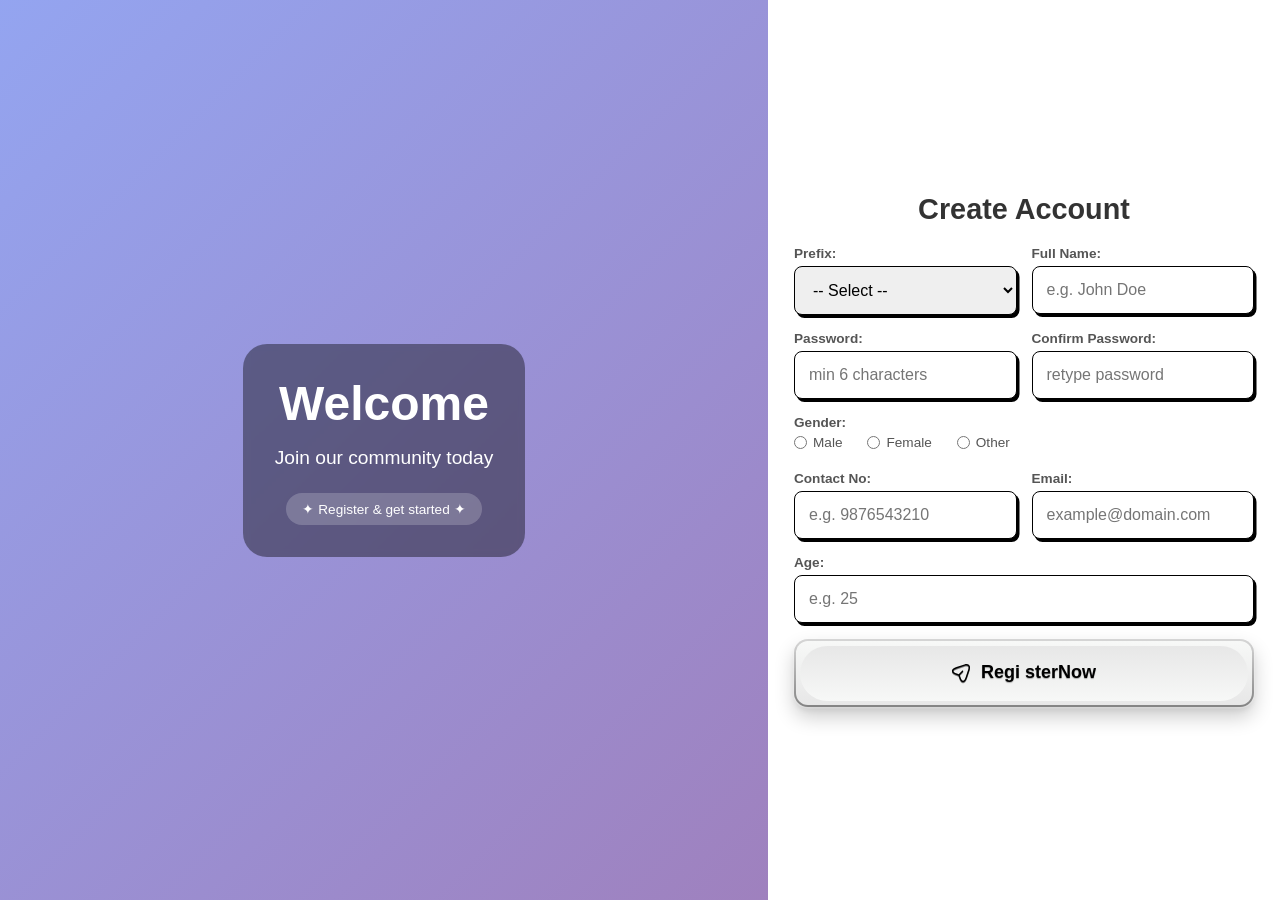
==== index.html @ cefe928f "update" ====
<!DOCTYPE html>
<html lang="en">
<head>
    <meta charset="UTF-8">
    <meta name="viewport" content="width=device-width, initial-scale=1.0, height=device-height, viewport-fit=cover">
    <title>Registration | Split Screen</title>
    <link rel="stylesheet" href="styles.css">
</head>
<body>
    <div class="split-container">
        <!-- Left side: Image (60% width) -->
        <div class="image-section">
            <div class="image-content">
                <h1>Welcome</h1>
                <p>Join our community today</p>
                <span class="brand-tag">✦ Register & get started ✦</span>
            </div>
        </div>

        <!-- Right side: Registration form (40% width) -->
        <div class="form-section">
            <div class="form-wrapper">
                <h2>Create Account</h2>
                <form id="regForm">
                    <!-- Prefix & Full Name -->
                    <div class="row">
                        <div class="col">
                            <label>Prefix:</label>
                            <select id="prefix" class="input" required>
                                <option value="">-- Select --</option>
                                <option value="Mr">Mr.</option>
                                <option value="Mrs">Mrs.</option>
                                <option value="Ms">Ms.</option>
                                <option value="Dr">Dr.</option>
                            </select>
                        </div>
                        <div class="col">
                            <label>Full Name:</label>
                            <input type="text" id="name" class="input" placeholder="e.g. John Doe" required>
                        </div>
                    </div>

                    <!-- Password & Confirm -->
                    <div class="row">
                        <div class="col">
                            <label>Password:</label>
                            <input type="password" id="password" class="input" placeholder="min 6 characters" required>
                        </div>
                        <div class="col">
                            <label>Confirm Password:</label>
                            <input type="password" id="confirm" class="input" placeholder="retype password" required>
                        </div>
                    </div>

                    <!-- Gender -->
                    <div class="full-width">
                        <label>Gender:</label>
                        <div class="radio-group">
                            <label><input type="radio" name="gender" value="Male"> Male</label>
                            <label><input type="radio" name="gender" value="Female"> Female</label>
                            <label><input type="radio" name="gender" value="Other"> Other</label>
                        </div>
                    </div>

                    <!-- Contact & Email -->
                    <div class="row">
                        <div class="col">
                            <label>Contact No:</label>
                            <input type="tel" id="contact" class="input" placeholder="e.g. 9876543210" required>
                        </div>
                        <div class="col">
                            <label>Email:</label>
                            <input type="email" id="email" class="input" placeholder="example@domain.com" required>
                        </div>
                    </div>

                    <!-- Age -->
                    <div class="full-width">
                        <label>Age:</label>
                        <input type="number" id="age" class="input" placeholder="e.g. 25" min="1" max="120" required>
                    </div>

                    <!-- Button: using the fancy Uiverse design -->
                    <button type="submit" class="button" id="registerBtn">
                        <div class="outline"></div>
                        <div class="state state--default">
                            <div class="icon">
                                <svg width="1em" height="1em" viewBox="0 0 24 24" fill="none" xmlns="http://www.w3.org/2000/svg">
                                    <g style="filter: url(#shadow)">
                                        <path d="M14.2199 21.63C13.0399 21.63 11.3699 20.8 10.0499 16.83L9.32988 14.67L7.16988 13.95C3.20988 12.63 2.37988 10.96 2.37988 9.78001C2.37988 8.61001 3.20988 6.93001 7.16988 5.60001L15.6599 2.77001C17.7799 2.06001 19.5499 2.27001 20.6399 3.35001C21.7299 4.43001 21.9399 6.21001 21.2299 8.33001L18.3999 16.82C17.0699 20.8 15.3999 21.63 14.2199 21.63ZM7.63988 7.03001C4.85988 7.96001 3.86988 9.06001 3.86988 9.78001C3.86988 10.5 4.85988 11.6 7.63988 12.52L10.1599 13.36C10.3799 13.43 10.5599 13.61 10.6299 13.83L11.4699 16.35C12.3899 19.13 13.4999 20.12 14.2199 20.12C14.9399 20.12 16.0399 19.13 16.9699 16.35L19.7999 7.86001C20.3099 6.32001 20.2199 5.06001 19.5699 4.41001C18.9199 3.76001 17.6599 3.68001 16.1299 4.19001L7.63988 7.03001Z" fill="currentColor"></path>
                                        <path d="M10.11 14.4C9.92005 14.4 9.73005 14.33 9.58005 14.18C9.29005 13.89 9.29005 13.41 9.58005 13.12L13.16 9.53C13.45 9.24 13.93 9.24 14.22 9.53C14.51 9.82 14.51 10.3 14.22 10.59L10.64 14.18C10.5 14.33 10.3 14.4 10.11 14.4Z" fill="currentColor"></path>
                                    </g>
                                    <defs>
                                        <filter id="shadow">
                                            <feDropShadow dx="0" dy="1" stdDeviation="0.6" flood-opacity="0.5"></feDropShadow>
                                        </filter>
                                    </defs>
                                </svg>
                            </div>
                            <p>
                                <span style="--i:0">R</span>
                                <span style="--i:1">e</span>
                                <span style="--i:2">g</span>
                                <span style="--i:3">i</span>
                                <span style="--i:4">s</span>
                                <span style="--i:5">t</span>
                                <span style="--i:6">e</span>
                                <span style="--i:7">r</span>
                                <span style="--i:8"></span>
                                <span style="--i:9">N</span>
                                <span style="--i:10">o</span>
                                <span style="--i:11">w</span>
                            </p>
                        </div>
                        <div class="state state--sent">
                            <div class="icon">
                                <svg xmlns="http://www.w3.org/2000/svg" fill="none" viewBox="0 0 24 24" height="1em" width="1em" stroke-width="0.5px" stroke="black">
                                    <g style="filter: url(#shadow)">
                                        <path fill="currentColor" d="M12 22.75C6.07 22.75 1.25 17.93 1.25 12C1.25 6.07 6.07 1.25 12 1.25C17.93 1.25 22.75 6.07 22.75 12C17.93 17.93 22.75 17.93 12 22.75ZM12 2.75C6.9 2.75 2.75 6.9 2.75 12C2.75 17.1 6.9 21.25 12 21.25C17.1 21.25 21.25 17.1 21.25 12C17.1 6.9 21.25 6.9 21.25 12C21.25 17.1 17.1 21.25 12 21.25Z"></path>
                                        <path fill="currentColor" d="M10.5795 15.5801C10.3795 15.5801 10.1895 15.5001 10.0495 15.3601L7.21945 12.5301C6.92945 12.2401 6.92945 11.7601 7.21945 11.4701C7.50945 11.1801 7.98945 11.1801 8.27945 11.4701L10.5795 13.7701L15.7195 8.6301C16.0095 8.3401 16.4895 8.3401 16.7795 8.6301C17.0695 8.9201 17.0695 9.4001 16.7795 9.6901L11.1095 15.3601C10.9695 15.5001 10.7795 15.5801 10.5795 15.5801Z"></path>
                                    </g>
                                </svg>
                            </div>
                            <p>
                                <span style="--i:5">S</span>
                                <span style="--i:6">e</span>
                                <span style="--i:7">n</span>
                                <span style="--i:8">t</span>
                            </p>
                        </div>
                    </button>
                    <div id="message" class="message"></div>
                </form>
            </div>
        </div>
    </div>
    <script src="script.js"></script>
</body>
</html>
---- styles.css ----
* {
    margin: 0;
    padding: 0;
    box-sizing: border-box;
    font-family: 'Segoe UI', Tahoma, Geneva, Verdana, sans-serif;
}

/* Make the whole page exactly viewport height, no global scroll */
body {
    height: 100vh;
    width: 100vw;
    overflow: hidden;
}

/* Split container uses flex */
.split-container {
    display: flex;
    width: 100%;
    height: 100%;
    flex-wrap: wrap;
}

/* LEFT SIDE: Image takes 60% width */
.image-section {
    flex: 1 1 60%;
    background: linear-gradient(135deg, rgba(102,126,234,0.7), rgba(118,75,162,0.7)), 
                url('https://i.pinimg.com/736x/81/be/7b/81be7b5baf9915f473ab721c39ec5f36.jpg');
    background-size: cover;
    background-position: center;    /* ← change this to move the image */
    background-repeat: no-repeat;
    background-blend-mode: overlay;
    display: flex;
    align-items: center;
    justify-content: center;
    color: white;
    text-align: center;
}

.image-content {
    padding: 2rem;
    background: rgba(0, 0, 0, 0.4);
    border-radius: 24px;
    backdrop-filter: blur(3px);
    max-width: 80%;
}

.image-content h1 {
    font-size: 3rem;
    margin-bottom: 1rem;
    font-weight: 700;
}

.image-content p {
    font-size: 1.2rem;
    margin-bottom: 1.5rem;
}

.brand-tag {
    background: rgba(255,255,255,0.2);
    padding: 0.5rem 1rem;
    border-radius: 40px;
    font-size: 0.85rem;
    display: inline-block;
}

/* RIGHT SIDE: Form takes 40% width */
.form-section {
    flex: 1 1 40%;
    background: #ffffff;
    display: flex;
    align-items: center;
    justify-content: center;
    overflow-y: auto;
    padding: 1rem;
}

.form-wrapper {
    width: 100%;
    max-width: 460px;
    margin: 0 auto;
    padding: 0.5rem 0;
}

.form-wrapper h2 {
    text-align: center;
    margin-bottom: 1.2rem;
    color: #333;
    font-size: 1.8rem;
}

.row {
    display: flex;
    gap: 15px;
    margin-bottom: 16px;
    flex-wrap: wrap;
}

.col {
    flex: 1;
    min-width: 130px;
}

.full-width {
    margin-bottom: 16px;
}

label {
    display: block;
    font-weight: 600;
    margin-bottom: 5px;
    color: #555;
    font-size: 0.85rem;
}

/* ========== NEW INPUT STYLE (from Uiverse) ========== */
.input {
    width: 100%;               /* override max-width for full width in form */
    padding: 0.875rem;
    font-size: 1rem;
    border: 1.5px solid #000;
    border-radius: 0.5rem;
    box-shadow: 2.5px 3px 0 #000;
    outline: none;
    transition: ease 0.25s;
}

.input:focus {
    box-shadow: 5.5px 7px 0 black;
}

/* Radio group styling (unchanged, but keep consistent) */
.radio-group {
    display: flex;
    gap: 25px;
    align-items: center;
    margin-top: 5px;
    flex-wrap: wrap;
}

.radio-group label {
    font-weight: normal;
    display: flex;
    align-items: center;
    gap: 6px;
    cursor: pointer;
}

/* ========== NEW BUTTON STYLE (from Uiverse) ========== */
.button {
    --primary: #ff5569;
    --neutral-1: #f7f8f7;
    --neutral-2: #e7e7e7;
    --radius: 14px;
    cursor: pointer;
    border-radius: var(--radius);
    text-shadow: 0 1px 1px rgba(0, 0, 0, 0.3);
    border: none;
    box-shadow: 0 0.5px 0.5px 1px rgba(255, 255, 255, 0.2),
                0 10px 20px rgba(0, 0, 0, 0.2),
                0 4px 5px 0px rgba(0, 0, 0, 0.05);
    display: flex;
    align-items: center;
    justify-content: center;
    position: relative;
    transition: all 0.3s ease;
    min-width: 200px;
    width: 100%;              /* make button full width */
    padding: 20px;
    height: 68px;
    font-family: "Galano Grotesque", Poppins, Montserrat, sans-serif;
    font-style: normal;
    font-size: 18px;
    font-weight: 600;
    margin-top: 12px;
}
.button:hover {
    transform: scale(1.02);
    box-shadow: 0 0 1px 2px rgba(255, 255, 255, 0.3),
                0 15px 30px rgba(0, 0, 0, 0.3),
                0 10px 3px -3px rgba(0, 0, 0, 0.04);
}
.button:active {
    transform: scale(1);
    box-shadow: 0 0 1px 2px rgba(255, 255, 255, 0.3),
                0 10px 3px -3px rgba(0, 0, 0, 0.2);
}
.button:after {
    content: "";
    position: absolute;
    inset: 0;
    border-radius: var(--radius);
    border: 2.5px solid transparent;
    background: linear-gradient(var(--neutral-1), var(--neutral-2)) padding-box,
                linear-gradient(to bottom, rgba(0, 0, 0, 0.1), rgba(0, 0, 0, 0.45)) border-box;
    z-index: 0;
    transition: all 0.4s ease;
}
.button:hover::after {
    transform: scale(1.05, 1.1);
    box-shadow: inset 0 -1px 3px 0 rgba(255, 255, 255, 1);
}
.button::before {
    content: "";
    inset: 7px 6px 6px 6px;
    position: absolute;
    background: linear-gradient(to top, var(--neutral-1), var(--neutral-2));
    border-radius: 30px;
    filter: blur(0.5px);
    z-index: 2;
}
.state p {
    display: flex;
    align-items: center;
    justify-content: center;
}
.state .icon {
    position: absolute;
    left: 0;
    top: 0;
    bottom: 0;
    margin: auto;
    transform: scale(1.25);
    transition: all 0.3s ease;
    display: flex;
    align-items: center;
    justify-content: center;
}
.state .icon svg {
    overflow: visible;
}
.outline {
    position: absolute;
    border-radius: inherit;
    overflow: hidden;
    z-index: 1;
    opacity: 0;
    transition: opacity 0.4s ease;
    inset: -2px -3.5px;
}
.outline::before {
    content: "";
    position: absolute;
    inset: -100%;
    background: conic-gradient(from 180deg, transparent 60%, white 80%, transparent 100%);
    animation: spin 2s linear infinite;
    animation-play-state: paused;
}
@keyframes spin {
    0% { transform: rotate(0deg); }
    100% { transform: rotate(360deg); }
}
.button:hover .outline {
    opacity: 1;
}
.button:hover .outline::before {
    animation-play-state: running;
}
.state p span {
    display: block;
    opacity: 0;
    animation: slideDown 0.8s ease forwards calc(var(--i) * 0.03s);
}
.button:hover p span {
    opacity: 1;
    animation: wave 0.5s ease forwards calc(var(--i) * 0.02s);
}
.button:focus p span {
    opacity: 1;
    animation: disapear 0.6s ease forwards calc(var(--i) * 0.03s);
}
@keyframes wave {
    30% { opacity: 1; transform: translateY(4px) translateX(0) rotate(0); }
    50% { opacity: 1; transform: translateY(-3px) translateX(0) rotate(0); color: var(--primary); }
    100% { opacity: 1; transform: translateY(0) translateX(0) rotate(0); }
}
@keyframes slideDown {
    0% { opacity: 0; transform: translateY(-20px) translateX(5px) rotate(-90deg); color: var(--primary); filter: blur(5px); }
    30% { opacity: 1; transform: translateY(4px) translateX(0) rotate(0); filter: blur(0); }
    50% { opacity: 1; transform: translateY(-3px) translateX(0) rotate(0); }
    100% { opacity: 1; transform: translateY(0) translateX(0) rotate(0); }
}
@keyframes disapear {
    from { opacity: 1; }
    to { opacity: 0; transform: translateX(5px) translateY(20px); color: var(--primary); filter: blur(5px); }
}
.state--default .icon svg {
    animation: land 0.6s ease forwards;
}
.button:hover .state--default .icon {
    transform: rotate(45deg) scale(1.25);
}
.button:focus .state--default svg {
    animation: takeOff 0.8s linear forwards;
}
.button:focus .state--default .icon {
    transform: rotate(0) scale(1.25);
}
@keyframes takeOff {
    0% { opacity: 1; }
    60% { opacity: 1; transform: translateX(70px) rotate(45deg) scale(2); }
    100% { opacity: 0; transform: translateX(160px) rotate(45deg) scale(0); }
}
@keyframes land {
    0% { transform: translateX(-60px) translateY(30px) rotate(-50deg) scale(2); opacity: 0; filter: blur(3px); }
    100% { transform: translateX(0) translateY(0) rotate(0); opacity: 1; filter: blur(0); }
}
.state--default .icon:before {
    content: "";
    position: absolute;
    top: 50%;
    height: 2px;
    width: 0;
    left: -5px;
    background: linear-gradient(to right, transparent, rgba(0, 0, 0, 0.5));
}
.button:focus .state--default .icon:before {
    animation: contrail 0.8s linear forwards;
}
@keyframes contrail {
    0% { width: 0; opacity: 1; }
    8% { width: 15px; }
    60% { opacity: 0.7; width: 80px; }
    100% { opacity: 0; width: 160px; }
}
.state {
    padding-left: 29px;
    z-index: 2;
    display: flex;
    position: relative;
}
.state--default span:nth-child(4) {
    margin-right: 5px;
}
.state--sent {
    display: none;
}
.state--sent svg {
    transform: scale(1.25);
    margin-right: 8px;
}
.button:focus .state--default {
    position: absolute;
}
.button:focus .state--sent {
    display: flex;
}
.button:focus .state--sent span {
    opacity: 0;
    animation: slideDown 0.8s ease forwards calc(var(--i) * 0.2s);
}
.button:focus .state--sent .icon svg {
    opacity: 0;
    animation: appear 1.2s ease forwards 0.8s;
}
@keyframes appear {
    0% { opacity: 0; transform: scale(4) rotate(-40deg); color: var(--primary); filter: blur(4px); }
    30% { opacity: 1; transform: scale(0.6); filter: blur(1px); }
    50% { opacity: 1; transform: scale(1.2); filter: blur(0); }
    100% { opacity: 1; transform: scale(1); }
}
/* Message styling (unchanged) */
.message {
    margin-top: 15px;
    padding: 10px;
    border-radius: 8px;
    text-align: center;
    font-weight: 500;
    display: none;
    font-size: 0.85rem;
}
.error {
    background: #ffe6e6;
    color: #d63031;
    border-left: 4px solid #d63031;
    display: block;
}
.success {
    background: #e0f7e8;
    color: #27ae60;
    border-left: 4px solid #27ae60;
    display: block;
}

/* Responsive for mobile */
@media (max-width: 768px) {
    .split-container {
        flex-direction: column;
    }
    .image-section {
        flex: 0 0 35%;
        min-height: 35vh;
    }
    .form-section {
        flex: 1 1 auto;
        overflow-y: auto;
    }
    body {
        overflow-y: auto;
    }
    .image-content h1 {
        font-size: 2rem;
    }
}
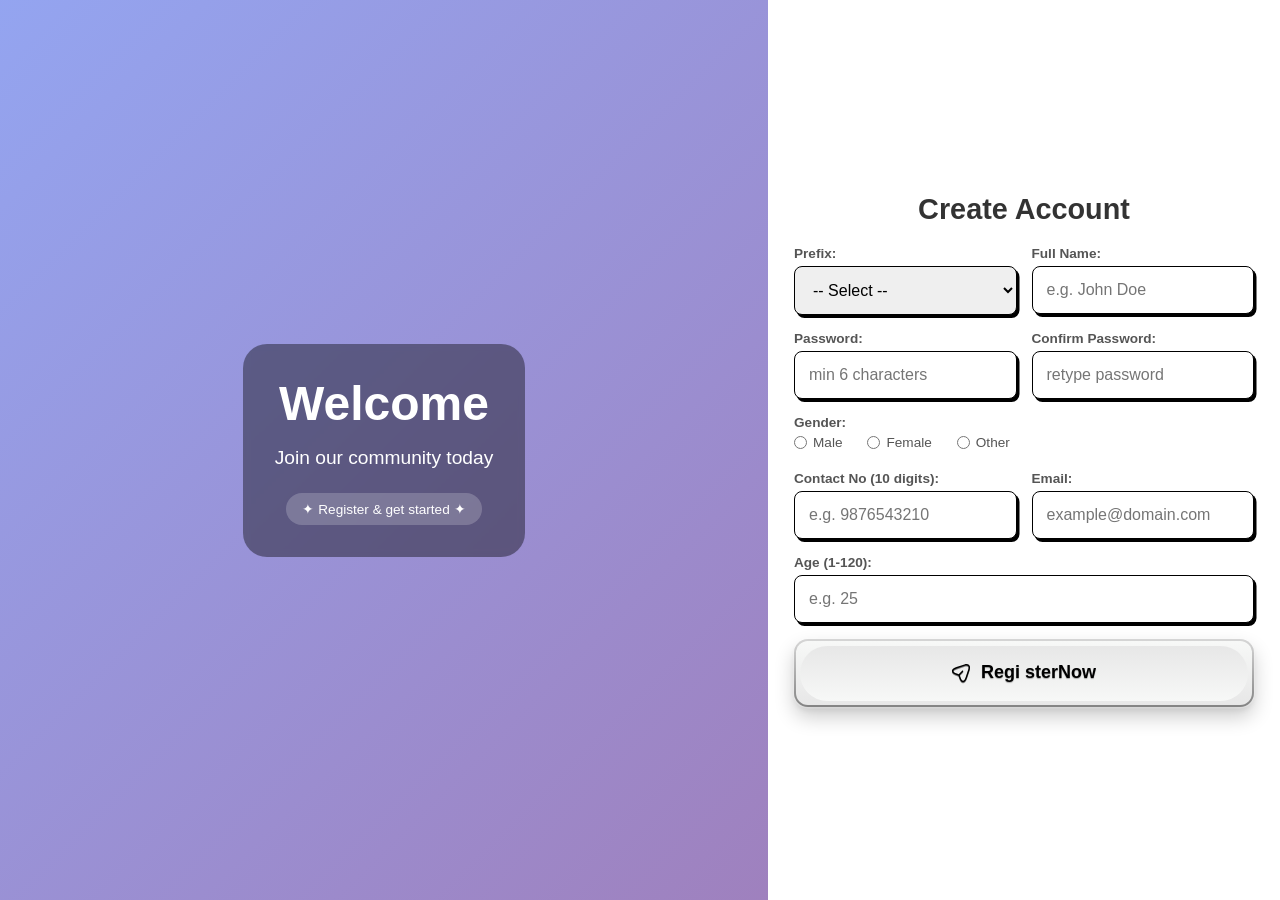
==== commit bb4ae871: "update" ====
--- a/index.html
+++ b/index.html
@@ -3,7 +3,7 @@
 <head>
     <meta charset="UTF-8">
     <meta name="viewport" content="width=device-width, initial-scale=1.0, height=device-height, viewport-fit=cover">
-    <title>Registration | Split Screen</title>
+    <title>Register | Split Screen</title>
     <link rel="stylesheet" href="styles.css">
 </head>
 <body>
@@ -65,7 +65,7 @@
                     <!-- Contact & Email -->
                     <div class="row">
                         <div class="col">
-                            <label>Contact No:</label>
+                            <label>Contact No (10 digits):</label>
                             <input type="tel" id="contact" class="input" placeholder="e.g. 9876543210" required>
                         </div>
                         <div class="col">
@@ -76,11 +76,11 @@
 
                     <!-- Age -->
                     <div class="full-width">
-                        <label>Age:</label>
+                        <label>Age (1-120):</label>
                         <input type="number" id="age" class="input" placeholder="e.g. 25" min="1" max="120" required>
                     </div>
 
-                    <!-- Button: using the fancy Uiverse design -->
+                    <!-- Fancy Button -->
                     <button type="submit" class="button" id="registerBtn">
                         <div class="outline"></div>
                         <div class="state state--default">
@@ -114,11 +114,9 @@
                         </div>
                         <div class="state state--sent">
                             <div class="icon">
-                                <svg xmlns="http://www.w3.org/2000/svg" fill="none" viewBox="0 0 24 24" height="1em" width="1em" stroke-width="0.5px" stroke="black">
-                                    <g style="filter: url(#shadow)">
-                                        <path fill="currentColor" d="M12 22.75C6.07 22.75 1.25 17.93 1.25 12C1.25 6.07 6.07 1.25 12 1.25C17.93 1.25 22.75 6.07 22.75 12C17.93 17.93 22.75 17.93 12 22.75ZM12 2.75C6.9 2.75 2.75 6.9 2.75 12C2.75 17.1 6.9 21.25 12 21.25C17.1 21.25 21.25 17.1 21.25 12C17.1 6.9 21.25 6.9 21.25 12C21.25 17.1 17.1 21.25 12 21.25Z"></path>
-                                        <path fill="currentColor" d="M10.5795 15.5801C10.3795 15.5801 10.1895 15.5001 10.0495 15.3601L7.21945 12.5301C6.92945 12.2401 6.92945 11.7601 7.21945 11.4701C7.50945 11.1801 7.98945 11.1801 8.27945 11.4701L10.5795 13.7701L15.7195 8.6301C16.0095 8.3401 16.4895 8.3401 16.7795 8.6301C17.0695 8.9201 17.0695 9.4001 16.7795 9.6901L11.1095 15.3601C10.9695 15.5001 10.7795 15.5801 10.5795 15.5801Z"></path>
-                                    </g>
+                                <svg xmlns="http://www.w3.org/2000/svg" fill="none" viewBox="0 0 24 24" height="1em" width="1em">
+                                    <path fill="currentColor" d="M12 22.75C6.07 22.75 1.25 17.93 1.25 12C1.25 6.07 6.07 1.25 12 1.25C17.93 1.25 22.75 6.07 22.75 12C17.93 17.93 22.75 17.93 12 22.75ZM12 2.75C6.9 2.75 2.75 6.9 2.75 12C2.75 17.1 6.9 21.25 12 21.25C17.1 21.25 21.25 17.1 21.25 12C21.25 6.9 17.1 2.75 12 2.75Z"></path>
+                                    <path fill="currentColor" d="M10.5795 15.5801C10.3795 15.5801 10.1895 15.5001 10.0495 15.3601L7.21945 12.5301C6.92945 12.2401 6.92945 11.7601 7.21945 11.4701C7.50945 11.1801 7.98945 11.1801 8.27945 11.4701L10.5795 13.7701L15.7195 8.6301C16.0095 8.3401 16.4895 8.3401 16.7795 8.6301C17.0695 8.9201 17.0695 9.4001 16.7795 9.6901L11.1095 15.3601C10.9695 15.5001 10.7795 15.5801 10.5795 15.5801Z"></path>
                                 </svg>
                             </div>
                             <p>
--- a/styles.css
+++ b/styles.css
@@ -5,14 +5,12 @@
     font-family: 'Segoe UI', Tahoma, Geneva, Verdana, sans-serif;
 }
 
-/* Make the whole page exactly viewport height, no global scroll */
 body {
     height: 100vh;
     width: 100vw;
     overflow: hidden;
 }
 
-/* Split container uses flex */
 .split-container {
     display: flex;
     width: 100%;
@@ -20,13 +18,13 @@
     flex-wrap: wrap;
 }
 
-/* LEFT SIDE: Image takes 60% width */
+/* LEFT SIDE: Image 60% */
 .image-section {
     flex: 1 1 60%;
     background: linear-gradient(135deg, rgba(102,126,234,0.7), rgba(118,75,162,0.7)), 
                 url('https://i.pinimg.com/736x/81/be/7b/81be7b5baf9915f473ab721c39ec5f36.jpg');
     background-size: cover;
-    background-position: center;    /* ← change this to move the image */
+    background-position: center;
     background-repeat: no-repeat;
     background-blend-mode: overlay;
     display: flex;
@@ -63,7 +61,7 @@
     display: inline-block;
 }
 
-/* RIGHT SIDE: Form takes 40% width */
+/* RIGHT SIDE: Form 40% */
 .form-section {
     flex: 1 1 40%;
     background: #ffffff;
@@ -112,9 +110,9 @@
     font-size: 0.85rem;
 }
 
-/* ========== NEW INPUT STYLE (from Uiverse) ========== */
+/* Input style (Uiverse) */
 .input {
-    width: 100%;               /* override max-width for full width in form */
+    width: 100%;
     padding: 0.875rem;
     font-size: 1rem;
     border: 1.5px solid #000;
@@ -128,7 +126,6 @@
     box-shadow: 5.5px 7px 0 black;
 }
 
-/* Radio group styling (unchanged, but keep consistent) */
 .radio-group {
     display: flex;
     gap: 25px;
@@ -145,7 +142,7 @@
     cursor: pointer;
 }
 
-/* ========== NEW BUTTON STYLE (from Uiverse) ========== */
+/* Fancy Button */
 .button {
     --primary: #ff5569;
     --neutral-1: #f7f8f7;
@@ -164,11 +161,10 @@
     position: relative;
     transition: all 0.3s ease;
     min-width: 200px;
-    width: 100%;              /* make button full width */
+    width: 100%;
     padding: 20px;
     height: 68px;
     font-family: "Galano Grotesque", Poppins, Montserrat, sans-serif;
-    font-style: normal;
     font-size: 18px;
     font-weight: 600;
     margin-top: 12px;
@@ -358,7 +354,8 @@
     50% { opacity: 1; transform: scale(1.2); filter: blur(0); }
     100% { opacity: 1; transform: scale(1); }
 }
-/* Message styling (unchanged) */
+
+/* Message styling */
 .message {
     margin-top: 15px;
     padding: 10px;
@@ -381,7 +378,7 @@
     display: block;
 }
 
-/* Responsive for mobile */
+/* Responsive */
 @media (max-width: 768px) {
     .split-container {
         flex-direction: column;
